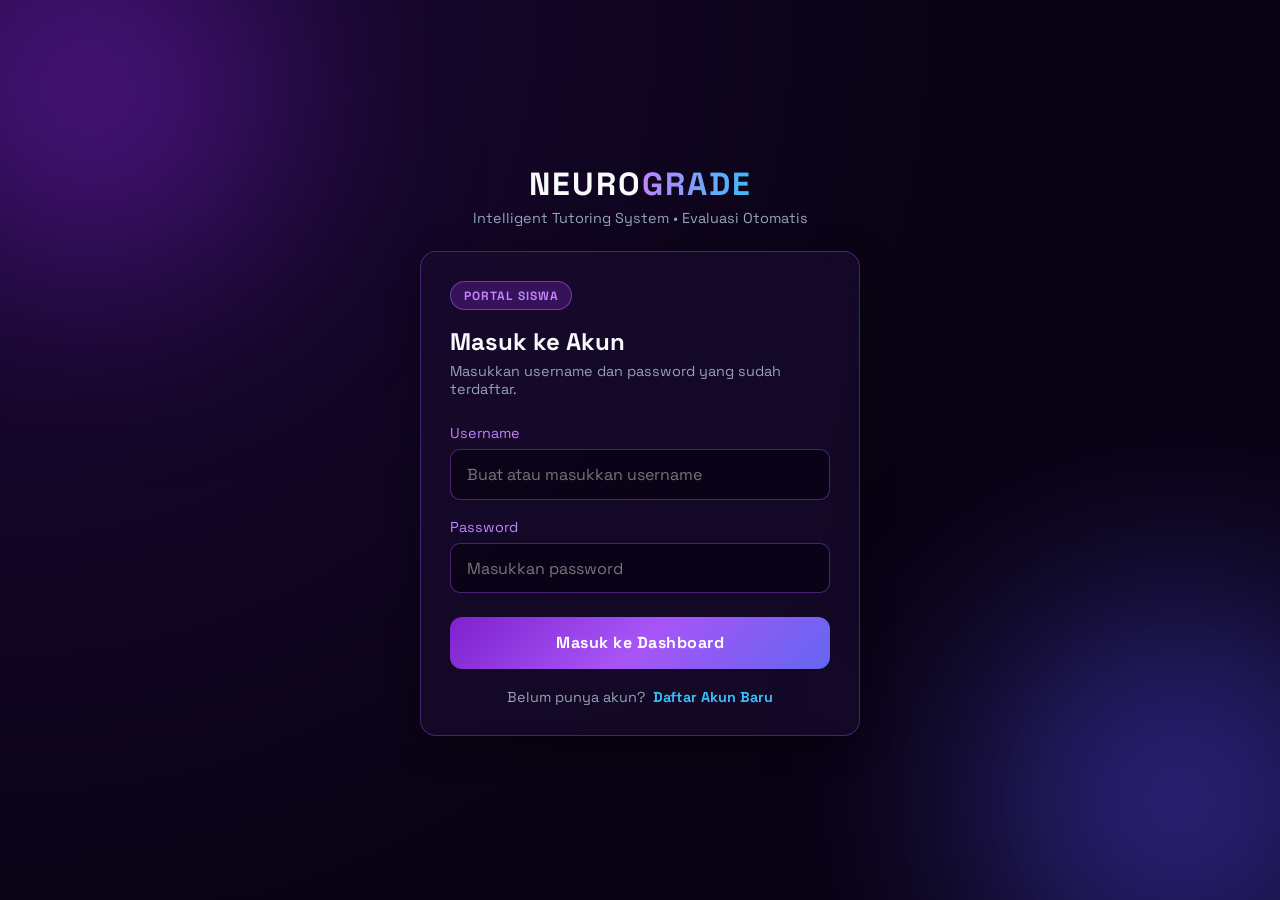
==== frontend/dashboard.html @ eb786410 "style(frontend): apply futuristic purple gradient and responsive dashboard layout" ====
<!DOCTYPE html>
<html lang="id">
<head>
    <meta charset="UTF-8">
    <meta name="viewport" content="width=device-width, initial-scale=1.0">
    <title>Dashboard - NEUROGRADE</title>
    <link rel="stylesheet" href="css/style.css">
    <link rel="stylesheet" href="css/dashboard.css">
    <link rel="stylesheet" href="css/responsive.css">
    <link href="https://fonts.googleapis.com/css2?family=Space+Grotesk:wght@400;600;700&display=swap" rel="stylesheet">
</head>
<body>
    <div class="bg-orb orb-1"></div>
    <div class="bg-orb orb-2"></div>

    <nav class="navbar">
        <div class="logo">NEURO<span>GRADE</span></div>
        <ul class="nav-links">
            <li><a href="dashboard.html" class="active">Dashboard</a></li>
            <li><a href="leaderboard.html">Leaderboard</a></li>
            <li><a href="index.html">Kuis</a></li>
            <li><a href="profile.html">Profil</a></li>
        </ul>
    </nav>

    <main class="container">
        <header class="hero-header">
            <h1>Dashboard Performa</h1>
            <p>Ringkasan hasil evaluasi dan progres belajar</p>
        </header>

        <section class="stats-grid">
            <div class="stat-card">
                <div class="stat-label">Total Dijawab</div>
                <div class="stat-value" id="stat-total">0</div>
            </div>
            <div class="stat-card">
                <div class="stat-label">Rata-rata Skor</div>
                <div class="stat-value" id="stat-avg">0%</div>
            </div>
            <div class="stat-card">
                <div class="stat-label">Total Poin XP</div>
                <div class="stat-value" id="stat-xp">0 XP</div>
            </div>
            <div class="stat-card">
                <div class="stat-label">Tingkat Saat Ini</div>
                <div class="stat-value" id="stat-level">Level 1</div>
            </div>
        </section>

        <section class="glass-card">
            <div class="level-header">
                <strong>Progres Level</strong>
                <span id="level-progress-text" style="color: var(--purple-neon); font-size: 0.9rem;">0 / 100 XP menuju Level 2</span>
            </div>
            <div class="progress-bar" style="margin-bottom: 0;">
                <div id="level-progress-fill" class="progress-fill"></div>
            </div>
        </section>

        <section class="glass-card">
            <h3>Riwayat Evaluasi Terbaru</h3>
            <div class="table-wrapper">
                <table class="futuristic-table">
                    <thead>
                        <tr>
                            <th>Waktu</th>
                            <th>Pertanyaan</th>
                            <th>Skor</th>
                            <th>Reward</th>
                        </tr>
                    </thead>
                    <tbody id="history-body"></tbody>
                </table>
            </div>
        </section>
    </main>

    <script src="js/gamification.js"></script>
    <script src="js/dashboard.js"></script>
</body>
</html>
---- frontend/css/style.css ----
:root {
    --bg-dark: #090314;
    --card-bg: rgba(26, 11, 46, 0.65);
    --border-glow: rgba(168, 85, 247, 0.35);
    --purple-primary: #9333ea;
    --purple-neon: #c084fc;
    --cyan-accent: #38bdf8;
    --text-main: #f8fafc;
    --text-muted: #94a3b8;
}

* {
    margin: 0;
    padding: 0;
    box-sizing: border-box;
    font-family: 'Space Grotesk', sans-serif;
}

body {
    background: radial-gradient(circle at top left, #1e093b, var(--bg-dark) 60%);
    color: var(--text-main);
    min-height: 100vh;
    overflow-x: hidden;
    position: relative;
}

.bg-orb {
    position: fixed;
    border-radius: 50%;
    filter: blur(110px);
    z-index: -1;
    opacity: 0.5;
}
.orb-1 {
    width: 350px;
    height: 350px;
    background: #7e22ce;
    top: -80px;
    left: -80px;
}
.orb-2 {
    width: 400px;
    height: 400px;
    background: #4f46e5;
    bottom: -100px;
    right: -100px;
}

.navbar {
    display: flex;
    justify-content: space-between;
    align-items: center;
    padding: 1.2rem 8%;
    background: rgba(9, 3, 20, 0.7);
    backdrop-filter: blur(12px);
    border-bottom: 1px solid var(--border-glow);
}

.logo {
    font-size: 1.5rem;
    font-weight: 700;
    letter-spacing: 2px;
}
.logo span {
    background: linear-gradient(90deg, #c084fc, #38bdf8);
    -webkit-background-clip: text;
    -webkit-text-fill-color: transparent;
}

.nav-links {
    list-style: none;
    display: flex;
    gap: 2rem;
}
.nav-links a {
    color: var(--text-muted);
    text-decoration: none;
    font-weight: 600;
    transition: 0.3s;
}
.nav-links a:hover, .nav-links a.active {
    color: var(--purple-neon);
    text-shadow: 0 0 12px rgba(192, 132, 252, 0.6);
}

.container {
    max-width: 820px;
    margin: 2.5rem auto;
    padding: 0 1.5rem;
    display: flex;
    flex-direction: column;
    gap: 1.5rem;
}

.hero-header {
    text-align: center;
    margin-bottom: 0.5rem;
}
.hero-header h1 {
    font-size: 2.2rem;
    background: linear-gradient(135deg, #ffffff 30%, #c084fc 100%);
    -webkit-background-clip: text;
    -webkit-text-fill-color: transparent;
}
.hero-header p {
    color: var(--text-muted);
    margin-top: 0.3rem;
}

.glass-card {
    background: var(--card-bg);
    backdrop-filter: blur(16px);
    border: 1px solid var(--border-glow);
    border-radius: 16px;
    padding: 1.8rem;
    box-shadow: 0 8px 32px rgba(0, 0, 0, 0.4);
}

.badge {
    display: inline-block;
    font-size: 0.75rem;
    font-weight: 700;
    letter-spacing: 1px;
    padding: 0.35rem 0.8rem;
    border-radius: 20px;
    background: rgba(147, 51, 234, 0.25);
    color: var(--purple-neon);
    border: 1px solid rgba(192, 132, 252, 0.4);
    margin-bottom: 1rem;
}

.question-box h2 {
    font-size: 1.25rem;
    line-height: 1.6;
}

.answer-box label {
    display: block;
    margin-bottom: 0.7rem;
    font-weight: 600;
    color: var(--purple-neon);
}

textarea {
    width: 100%;
    background: rgba(9, 3, 20, 0.8);
    border: 1px solid rgba(168, 85, 247, 0.4);
    border-radius: 12px;
    padding: 1rem;
    color: var(--text-main);
    font-size: 1rem;
    resize: vertical;
    transition: 0.3s;
}
textarea:focus {
    outline: none;
    border-color: var(--cyan-accent);
    box-shadow: 0 0 15px rgba(56, 189, 248, 0.25);
}

.btn-futuristic {
    margin-top: 1.2rem;
    width: 100%;
    padding: 0.95rem;
    border: none;
    border-radius: 12px;
    background: linear-gradient(135deg, #7e22ce, #a855f7, #6366f1);
    color: white;
    font-size: 1rem;
    font-weight: 700;
    letter-spacing: 0.5px;
    cursor: pointer;
    transition: transform 0.2s, box-shadow 0.2s;
}
.btn-futuristic:hover {
    transform: translateY(-2px);
    box-shadow: 0 0 25px rgba(168, 85, 247, 0.65);
}

.hidden { display: none; }

.result-header {
    display: flex;
    justify-content: space-between;
    align-items: center;
}
.result-header .label {
    font-size: 0.85rem;
    color: var(--text-muted);
}
#score-value {
    font-size: 2.4rem;
    color: var(--cyan-accent);
}

.status-pill {
    padding: 0.5rem 1.2rem;
    border-radius: 99px;
    font-weight: 700;
    font-size: 0.9rem;
    text-transform: uppercase;
}
.status-sangat-baik { background: rgba(16, 185, 129, 0.2); color: #34d399; border: 1px solid #34d399; }
.status-cukup { background: rgba(245, 158, 11, 0.2); color: #fbbf24; border: 1px solid #fbbf24; }
.status-perlu-perbaikan { background: rgba(239, 68, 68, 0.2); color: #f87171; border: 1px solid #f87171; }

.progress-bar {
    width: 100%;
    height: 10px;
    background: rgba(255, 255, 255, 0.1);
    border-radius: 10px;
    margin: 1.2rem 0;
    overflow: hidden;
}
.progress-fill {
    height: 100%;
    width: 0%;
    background: linear-gradient(90deg, #9333ea, #38bdf8);
    transition: width 0.6s ease;
}

.feedback-msg {
    color: #e2e8f0;
    line-height: 1.5;
}
.xp-gained {
    margin-top: 1rem;
    display: inline-block;
    font-weight: 700;
    color: #c084fc;
}
---- frontend/css/dashboard.css ----
.stats-grid { 
    display: grid;
    grid-template-columns: repeat(auto-fit, minmax(220px, 1fr));
    gap: 1.2rem;
}

.stat-card {
    background: var(--card-bg);
    backdrop-filter: blur(16px);
    border: 1px solid var(--border-glow);
    border-radius: 16px;
    padding: 1.5rem;
    position: relative;
    overflow: hidden;
}

.stat-card::before {
    content: '';
    position: absolute;
    top: 0; left: 0; width: 4px; height: 100%;
    background: linear-gradient(180deg, #c084fc, #38bdf8);
}

.stat-label {
    font-size: 0.85rem;
    color: var(--text-muted);
    text-transform: uppercase;
    letter-spacing: 0.5px;
}

.stat-value {
    font-size: 2rem;
    font-weight: 700;
    margin-top: 0.4rem;
    background: linear-gradient(90deg, #ffffff, #c084fc);
    -webkit-background-clip: text;
    -webkit-text-fill-color: transparent;
}

.table-wrapper {
    width: 100%;
    overflow-x: auto;
}

.futuristic-table {
    width: 100%;
    border-collapse: collapse;
    margin-top: 1rem;
    text-align: left;
}

.futuristic-table th {
    padding: 1rem;
    color: var(--purple-neon);
    border-bottom: 1px solid var(--border-glow);
    font-size: 0.85rem;
    text-transform: uppercase;
}

.futuristic-table td {
    padding: 1rem;
    border-bottom: 1px solid rgba(168, 85, 247, 0.15);
    font-size: 0.95rem;
}

.futuristic-table tr:hover {
    background: rgba(147, 51, 234, 0.12);
}

.rank-badge {
    display: inline-flex;
    align-items: center;
    justify-content: center;
    width: 30px;
    height: 30px;
    border-radius: 50%;
    font-weight: 700;
    background: rgba(147, 51, 234, 0.3);
    border: 1px solid var(--purple-neon);
}

.rank-1 { background: linear-gradient(135deg, #f59e0b, #fbbf24); color: #090314; border: none; }
.rank-2 { background: linear-gradient(135deg, #94a3b8, #cbd5e1); color: #090314; border: none; }
.rank-3 { background: linear-gradient(135deg, #b45309, #d97706); color: #fff; border: none; }

.level-header {
    display: flex;
    justify-content: space-between;
    align-items: center;
    margin-bottom: 0.6rem;
}

.badge-grid {
    display: grid;
    grid-template-columns: repeat(auto-fit, minmax(150px, 1fr));
    gap: 1rem;
    margin-top: 1rem;
}

.achievement-item {
    background: rgba(9, 3, 20, 0.6);
    border: 1px solid rgba(168, 85, 247, 0.25);
    border-radius: 12px;
    padding: 1rem;
    text-align: center;
    opacity: 0.45;
    transition: 0.3s;
}

.achievement-item.unlocked {
    opacity: 1;
    border-color: var(--cyan-accent);
    box-shadow: 0 0 15px rgba(56, 189, 248, 0.2);
}
---- frontend/css/responsive.css ----
@media (max-width: 768px) {
    .navbar {
        flex-direction: column;
        gap: 1rem;
        padding: 1rem 5%;
    }

    .nav-links {
        gap: 1.1rem;
        flex-wrap: wrap;
        justify-content: center;
        font-size: 0.9rem;
    }

    .container {
        margin: 1.5rem auto;
        padding: 0 1rem;
    }

    .hero-header h1 {
        font-size: 1.65rem;
    }

    .glass-card {
        padding: 1.3rem;
    }

    .result-header {
        flex-direction: column;
        align-items: flex-start;
        gap: 0.8rem;
    }

    #score-value {
        font-size: 2rem;
    }
}

@media (max-width: 480px) {
    .stats-grid {
        grid-template-columns: 1fr;
    }

    .futuristic-table th,
    .futuristic-table td {
        padding: 0.75rem 0.5rem;
        font-size: 0.85rem;
    }
}
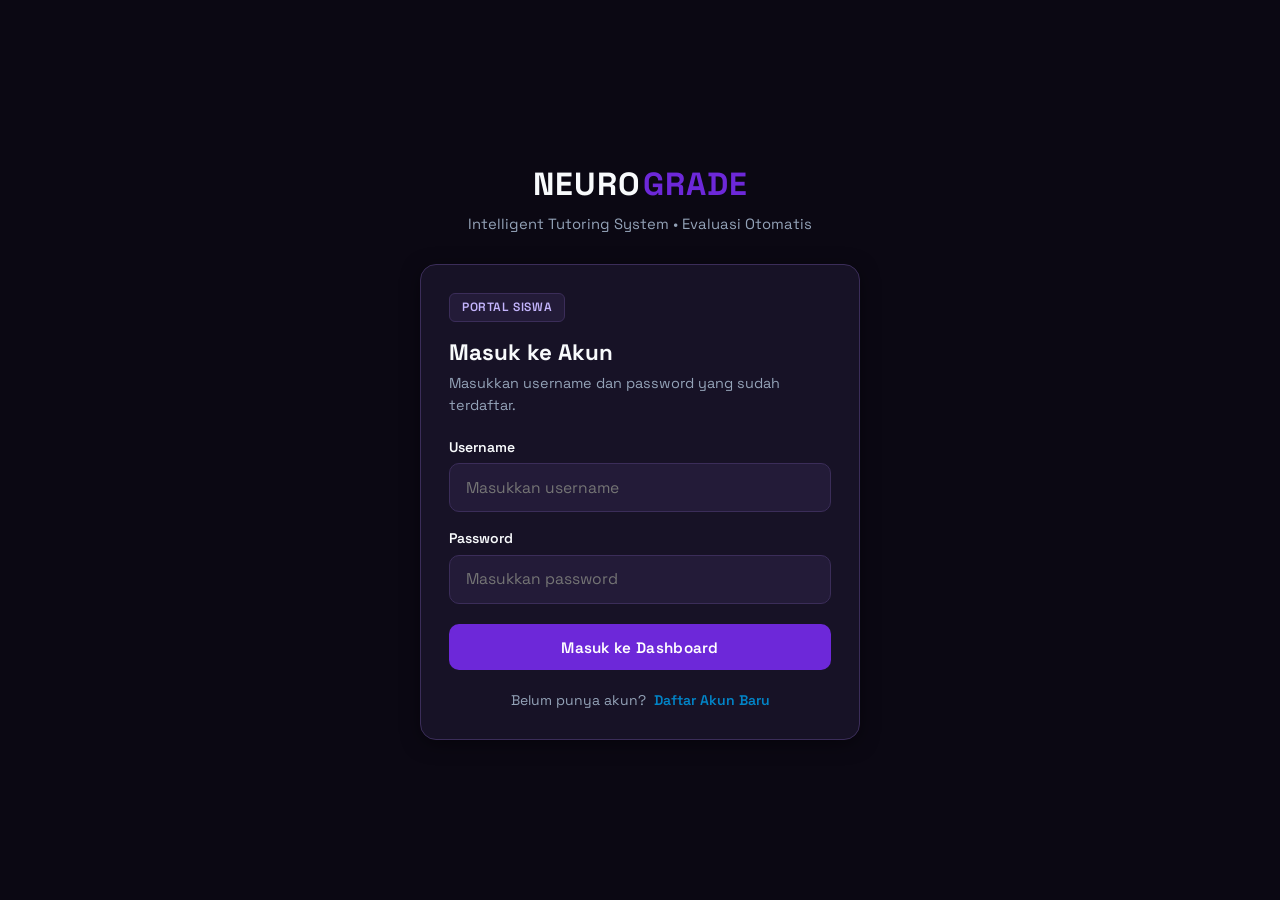
==== commit 60979a97: "style(frontend): implement antislop design tokens and clean UI layout" ====
--- a/frontend/dashboard.html
+++ b/frontend/dashboard.html
@@ -4,15 +4,12 @@
     <meta charset="UTF-8">
     <meta name="viewport" content="width=device-width, initial-scale=1.0">
     <title>Dashboard - NEUROGRADE</title>
+    <link href="https://fonts.googleapis.com/css2?family=Space+Grotesk:wght@400;500;600;700&display=swap" rel="stylesheet">
     <link rel="stylesheet" href="css/style.css">
     <link rel="stylesheet" href="css/dashboard.css">
     <link rel="stylesheet" href="css/responsive.css">
-    <link href="https://fonts.googleapis.com/css2?family=Space+Grotesk:wght@400;600;700&display=swap" rel="stylesheet">
 </head>
 <body>
-    <div class="bg-orb orb-1"></div>
-    <div class="bg-orb orb-2"></div>
-
     <nav class="navbar">
         <div class="logo">NEURO<span>GRADE</span></div>
         <ul class="nav-links">
@@ -48,18 +45,18 @@
             </div>
         </section>
 
-        <section class="glass-card">
+        <section class="card">
             <div class="level-header">
-                <strong>Progres Level</strong>
-                <span id="level-progress-text" style="color: var(--purple-neon); font-size: 0.9rem;">0 / 100 XP menuju Level 2</span>
+                <strong style="font-size: 0.95rem;">Progres Level</strong>
+                <span id="level-progress-text" style="color: var(--text-muted); font-size: 0.875rem;">0 / 100 XP menuju Level 2</span>
             </div>
             <div class="progress-bar" style="margin-bottom: 0;">
                 <div id="level-progress-fill" class="progress-fill"></div>
             </div>
         </section>
 
-        <section class="glass-card">
-            <h3>Riwayat Evaluasi Terbaru</h3>
+        <section class="card">
+            <h3 style="font-size: 1.15rem; margin-bottom: 0.5rem;">Riwayat Evaluasi Terbaru</h3>
             <div class="table-wrapper">
                 <table class="futuristic-table">
                     <thead>
@@ -79,4 +76,4 @@
     <script src="js/gamification.js"></script>
     <script src="js/dashboard.js"></script>
 </body>
-</html>+</html>
--- a/frontend/css/style.css
+++ b/frontend/css/style.css
@@ -1,90 +1,102 @@
 :root {
-    --bg-dark: #090314;
-    --card-bg: rgba(26, 11, 46, 0.65);
-    --border-glow: rgba(168, 85, 247, 0.35);
-    --purple-primary: #9333ea;
-    --purple-neon: #c084fc;
-    --cyan-accent: #38bdf8;
-    --text-main: #f8fafc;
-    --text-muted: #94a3b8;
+    --primary: #6D28D9;
+    --primary-hover: #5B21B6;
+    --accent: #0284C7;
+    --accent-hover: #0369A1;
+    --bg-base: #0B0813;
+    --bg-surface: #171226;
+    --bg-surface-elevated: #231B38;
+    --border: #3B2D59;
+    --border-subtle: #2A2040;
+    --text-main: #F8FAFC;
+    --text-muted: #94A3B8;
+    --text-inverse: #FFFFFF;
+    --status-success: #10B981;
+    --status-warning: #F59E0B;
+    --status-danger: #EF4444;
+
+    --radius-sm: 6px;
+    --radius-md: 10px;
+    --radius-lg: 16px;
+    --radius-full: 9999px;
+
+    --shadow-card: 0 4px 20px -2px rgba(0, 0, 0, 0.5);
+    --shadow-elevated: 0 10px 25px -3px rgba(0, 0, 0, 0.6);
+
+    /* Compatibility tokens for existing inline styles */
+    --bg-dark: var(--bg-base);
+    --card-bg: var(--bg-surface);
+    --border-glow: var(--border);
+    --purple-primary: var(--primary);
+    --purple-neon: #C4B5FD;
+    --cyan-accent: var(--accent);
 }
 
 * {
     margin: 0;
     padding: 0;
     box-sizing: border-box;
-    font-family: 'Space Grotesk', sans-serif;
+    font-family: 'Space Grotesk', system-ui, -apple-system, sans-serif;
 }
 
 body {
-    background: radial-gradient(circle at top left, #1e093b, var(--bg-dark) 60%);
+    background-color: var(--bg-base);
     color: var(--text-main);
     min-height: 100vh;
     overflow-x: hidden;
-    position: relative;
-}
-
-.bg-orb {
-    position: fixed;
-    border-radius: 50%;
-    filter: blur(110px);
-    z-index: -1;
-    opacity: 0.5;
-}
-.orb-1 {
-    width: 350px;
-    height: 350px;
-    background: #7e22ce;
-    top: -80px;
-    left: -80px;
-}
-.orb-2 {
-    width: 400px;
-    height: 400px;
-    background: #4f46e5;
-    bottom: -100px;
-    right: -100px;
-}
-
+    line-height: 1.5;
+}
+
+/* Navbar */
 .navbar {
     display: flex;
     justify-content: space-between;
     align-items: center;
-    padding: 1.2rem 8%;
-    background: rgba(9, 3, 20, 0.7);
-    backdrop-filter: blur(12px);
-    border-bottom: 1px solid var(--border-glow);
+    padding: 1rem 8%;
+    background-color: var(--bg-surface);
+    border-bottom: 1px solid var(--border);
 }
 
 .logo {
-    font-size: 1.5rem;
-    font-weight: 700;
-    letter-spacing: 2px;
-}
+    font-size: 1.35rem;
+    font-weight: 700;
+    letter-spacing: 1px;
+    color: var(--text-main);
+}
+
 .logo span {
-    background: linear-gradient(90deg, #c084fc, #38bdf8);
-    -webkit-background-clip: text;
-    -webkit-text-fill-color: transparent;
+    color: var(--primary);
+    margin-left: 2px;
 }
 
 .nav-links {
     list-style: none;
     display: flex;
-    gap: 2rem;
-}
+    gap: 1.75rem;
+}
+
 .nav-links a {
     color: var(--text-muted);
     text-decoration: none;
-    font-weight: 600;
-    transition: 0.3s;
-}
-.nav-links a:hover, .nav-links a.active {
-    color: var(--purple-neon);
-    text-shadow: 0 0 12px rgba(192, 132, 252, 0.6);
-}
-
+    font-weight: 500;
+    font-size: 0.95rem;
+    padding: 0.4rem 0.2rem;
+    border-bottom: 2px solid transparent;
+    transition: color 0.15s ease, border-color 0.15s ease;
+}
+
+.nav-links a:hover {
+    color: var(--text-main);
+}
+
+.nav-links a.active {
+    color: var(--text-main);
+    border-bottom-color: var(--primary);
+}
+
+/* Layout Container */
 .container {
-    max-width: 820px;
+    max-width: 860px;
     margin: 2.5rem auto;
     padding: 0 1.5rem;
     display: flex;
@@ -96,136 +108,187 @@
     text-align: center;
     margin-bottom: 0.5rem;
 }
+
 .hero-header h1 {
-    font-size: 2.2rem;
-    background: linear-gradient(135deg, #ffffff 30%, #c084fc 100%);
-    -webkit-background-clip: text;
-    -webkit-text-fill-color: transparent;
-}
+    font-size: 2rem;
+    font-weight: 700;
+    letter-spacing: -0.02em;
+    color: var(--text-main);
+}
+
 .hero-header p {
     color: var(--text-muted);
-    margin-top: 0.3rem;
-}
-
-.glass-card {
-    background: var(--card-bg);
-    backdrop-filter: blur(16px);
-    border: 1px solid var(--border-glow);
-    border-radius: 16px;
-    padding: 1.8rem;
-    box-shadow: 0 8px 32px rgba(0, 0, 0, 0.4);
-}
-
+    font-size: 1rem;
+    margin-top: 0.35rem;
+}
+
+/* Card Component */
+.glass-card,
+.card {
+    background-color: var(--bg-surface);
+    border: 1px solid var(--border);
+    border-radius: var(--radius-lg);
+    padding: 1.75rem;
+    box-shadow: var(--shadow-card);
+}
+
+/* Badges */
 .badge {
     display: inline-block;
     font-size: 0.75rem;
-    font-weight: 700;
-    letter-spacing: 1px;
-    padding: 0.35rem 0.8rem;
-    border-radius: 20px;
-    background: rgba(147, 51, 234, 0.25);
-    color: var(--purple-neon);
-    border: 1px solid rgba(192, 132, 252, 0.4);
-    margin-bottom: 1rem;
-}
-
+    font-weight: 600;
+    letter-spacing: 0.05em;
+    padding: 0.3rem 0.75rem;
+    border-radius: var(--radius-sm);
+    background-color: var(--bg-surface-elevated);
+    color: #C4B5FD;
+    border: 1px solid var(--border);
+    margin-bottom: 0.85rem;
+}
+
+/* Question Box */
 .question-box h2 {
     font-size: 1.25rem;
-    line-height: 1.6;
-}
-
+    font-weight: 600;
+    line-height: 1.5;
+    letter-spacing: -0.01em;
+}
+
+/* Form Controls */
 .answer-box label {
     display: block;
-    margin-bottom: 0.7rem;
-    font-weight: 600;
-    color: var(--purple-neon);
-}
-
-textarea {
+    margin-bottom: 0.6rem;
+    font-size: 0.95rem;
+    font-weight: 600;
+    color: var(--text-main);
+}
+
+textarea,
+input[type="text"],
+input[type="password"] {
     width: 100%;
-    background: rgba(9, 3, 20, 0.8);
-    border: 1px solid rgba(168, 85, 247, 0.4);
-    border-radius: 12px;
-    padding: 1rem;
-    color: var(--text-main);
-    font-size: 1rem;
+    background-color: var(--bg-surface-elevated);
+    border: 1px solid var(--border);
+    border-radius: var(--radius-md);
+    padding: 0.85rem 1rem;
+    color: var(--text-main);
+    font-size: 0.975rem;
+    font-family: inherit;
     resize: vertical;
-    transition: 0.3s;
-}
-textarea:focus {
+    transition: border-color 0.15s ease, box-shadow 0.15s ease;
+}
+
+textarea:focus,
+input[type="text"]:focus,
+input[type="password"]:focus {
     outline: none;
-    border-color: var(--cyan-accent);
-    box-shadow: 0 0 15px rgba(56, 189, 248, 0.25);
-}
-
-.btn-futuristic {
-    margin-top: 1.2rem;
+    border-color: var(--primary);
+    box-shadow: 0 0 0 3px rgba(109, 40, 217, 0.2);
+}
+
+/* Buttons */
+.btn-futuristic,
+.btn-primary {
+    margin-top: 1rem;
     width: 100%;
-    padding: 0.95rem;
+    padding: 0.85rem 1.25rem;
     border: none;
-    border-radius: 12px;
-    background: linear-gradient(135deg, #7e22ce, #a855f7, #6366f1);
-    color: white;
-    font-size: 1rem;
-    font-weight: 700;
-    letter-spacing: 0.5px;
+    border-radius: var(--radius-md);
+    background-color: var(--primary);
+    color: var(--text-inverse);
+    font-size: 0.95rem;
+    font-weight: 600;
+    letter-spacing: 0.02em;
     cursor: pointer;
-    transition: transform 0.2s, box-shadow 0.2s;
-}
-.btn-futuristic:hover {
-    transform: translateY(-2px);
-    box-shadow: 0 0 25px rgba(168, 85, 247, 0.65);
-}
-
-.hidden { display: none; }
-
+    transition: background-color 0.15s ease, transform 0.1s ease;
+}
+
+.btn-futuristic:hover,
+.btn-primary:hover {
+    background-color: var(--primary-hover);
+}
+
+.btn-futuristic:active,
+.btn-primary:active {
+    transform: translateY(1px);
+}
+
+.hidden {
+    display: none !important;
+}
+
+/* Evaluation Result Section */
 .result-header {
     display: flex;
     justify-content: space-between;
     align-items: center;
 }
+
 .result-header .label {
     font-size: 0.85rem;
     color: var(--text-muted);
 }
+
 #score-value {
-    font-size: 2.4rem;
-    color: var(--cyan-accent);
+    font-size: 2.25rem;
+    font-weight: 700;
+    color: var(--accent);
+    margin-top: 0.2rem;
 }
 
 .status-pill {
-    padding: 0.5rem 1.2rem;
-    border-radius: 99px;
-    font-weight: 700;
-    font-size: 0.9rem;
+    padding: 0.4rem 1rem;
+    border-radius: var(--radius-sm);
+    font-weight: 600;
+    font-size: 0.85rem;
+    letter-spacing: 0.03em;
     text-transform: uppercase;
 }
-.status-sangat-baik { background: rgba(16, 185, 129, 0.2); color: #34d399; border: 1px solid #34d399; }
-.status-cukup { background: rgba(245, 158, 11, 0.2); color: #fbbf24; border: 1px solid #fbbf24; }
-.status-perlu-perbaikan { background: rgba(239, 68, 68, 0.2); color: #f87171; border: 1px solid #f87171; }
+
+.status-sangat-baik {
+    background-color: rgba(16, 185, 129, 0.15);
+    color: #34D399;
+    border: 1px solid rgba(16, 185, 129, 0.4);
+}
+
+.status-cukup {
+    background-color: rgba(245, 158, 11, 0.15);
+    color: #FBBF24;
+    border: 1px solid rgba(245, 158, 11, 0.4);
+}
+
+.status-perlu-perbaikan {
+    background-color: rgba(239, 68, 68, 0.15);
+    color: #F87171;
+    border: 1px solid rgba(239, 68, 68, 0.4);
+}
 
 .progress-bar {
     width: 100%;
-    height: 10px;
-    background: rgba(255, 255, 255, 0.1);
-    border-radius: 10px;
-    margin: 1.2rem 0;
+    height: 8px;
+    background-color: var(--border-subtle);
+    border-radius: var(--radius-sm);
+    margin: 1.25rem 0;
     overflow: hidden;
 }
+
 .progress-fill {
     height: 100%;
     width: 0%;
-    background: linear-gradient(90deg, #9333ea, #38bdf8);
-    transition: width 0.6s ease;
+    background-color: var(--primary);
+    border-radius: var(--radius-sm);
+    transition: width 0.4s ease;
 }
 
 .feedback-msg {
-    color: #e2e8f0;
-    line-height: 1.5;
-}
+    color: var(--text-main);
+    font-size: 0.95rem;
+    line-height: 1.6;
+}
+
 .xp-gained {
     margin-top: 1rem;
     display: inline-block;
     font-weight: 700;
-    color: #c084fc;
-}+    color: #C4B5FD;
+}
--- a/frontend/css/dashboard.css
+++ b/frontend/css/dashboard.css
@@ -1,40 +1,30 @@
 .stats-grid { 
     display: grid;
-    grid-template-columns: repeat(auto-fit, minmax(220px, 1fr));
+    grid-template-columns: repeat(auto-fit, minmax(200px, 1fr));
     gap: 1.2rem;
 }
 
 .stat-card {
-    background: var(--card-bg);
-    backdrop-filter: blur(16px);
-    border: 1px solid var(--border-glow);
-    border-radius: 16px;
+    background-color: var(--bg-surface);
+    border: 1px solid var(--border);
+    border-radius: var(--radius-lg);
     padding: 1.5rem;
-    position: relative;
-    overflow: hidden;
-}
-
-.stat-card::before {
-    content: '';
-    position: absolute;
-    top: 0; left: 0; width: 4px; height: 100%;
-    background: linear-gradient(180deg, #c084fc, #38bdf8);
+    box-shadow: var(--shadow-card);
 }
 
 .stat-label {
-    font-size: 0.85rem;
+    font-size: 0.8rem;
+    font-weight: 600;
     color: var(--text-muted);
     text-transform: uppercase;
-    letter-spacing: 0.5px;
+    letter-spacing: 0.05em;
 }
 
 .stat-value {
-    font-size: 2rem;
+    font-size: 1.85rem;
     font-weight: 700;
     margin-top: 0.4rem;
-    background: linear-gradient(90deg, #ffffff, #c084fc);
-    -webkit-background-clip: text;
-    -webkit-text-fill-color: transparent;
+    color: var(--text-main);
 }
 
 .table-wrapper {
@@ -50,38 +40,42 @@
 }
 
 .futuristic-table th {
-    padding: 1rem;
-    color: var(--purple-neon);
-    border-bottom: 1px solid var(--border-glow);
-    font-size: 0.85rem;
+    padding: 0.85rem 1rem;
+    color: var(--text-muted);
+    border-bottom: 2px solid var(--border);
+    font-size: 0.8rem;
+    font-weight: 600;
     text-transform: uppercase;
+    letter-spacing: 0.05em;
 }
 
 .futuristic-table td {
     padding: 1rem;
-    border-bottom: 1px solid rgba(168, 85, 247, 0.15);
-    font-size: 0.95rem;
+    border-bottom: 1px solid var(--border-subtle);
+    font-size: 0.925rem;
 }
 
 .futuristic-table tr:hover {
-    background: rgba(147, 51, 234, 0.12);
+    background-color: rgba(255, 255, 255, 0.02);
 }
 
 .rank-badge {
     display: inline-flex;
     align-items: center;
     justify-content: center;
-    width: 30px;
-    height: 30px;
-    border-radius: 50%;
+    width: 28px;
+    height: 28px;
+    border-radius: var(--radius-sm);
     font-weight: 700;
-    background: rgba(147, 51, 234, 0.3);
-    border: 1px solid var(--purple-neon);
+    font-size: 0.85rem;
+    background-color: var(--bg-surface-elevated);
+    border: 1px solid var(--border);
+    color: var(--text-muted);
 }
 
-.rank-1 { background: linear-gradient(135deg, #f59e0b, #fbbf24); color: #090314; border: none; }
-.rank-2 { background: linear-gradient(135deg, #94a3b8, #cbd5e1); color: #090314; border: none; }
-.rank-3 { background: linear-gradient(135deg, #b45309, #d97706); color: #fff; border: none; }
+.rank-1 { background-color: #F59E0B; color: #0B0813; border-color: #F59E0B; }
+.rank-2 { background-color: #94A3B8; color: #0B0813; border-color: #94A3B8; }
+.rank-3 { background-color: #B45309; color: #FFFFFF; border-color: #B45309; }
 
 .level-header {
     display: flex;
@@ -92,23 +86,29 @@
 
 .badge-grid {
     display: grid;
-    grid-template-columns: repeat(auto-fit, minmax(150px, 1fr));
+    grid-template-columns: repeat(auto-fit, minmax(180px, 1fr));
     gap: 1rem;
     margin-top: 1rem;
 }
 
 .achievement-item {
-    background: rgba(9, 3, 20, 0.6);
-    border: 1px solid rgba(168, 85, 247, 0.25);
-    border-radius: 12px;
-    padding: 1rem;
+    background-color: var(--bg-surface-elevated);
+    border: 1px solid var(--border);
+    border-radius: var(--radius-md);
+    padding: 1.25rem 1rem;
     text-align: center;
-    opacity: 0.45;
-    transition: 0.3s;
+    opacity: 0.5;
+    transition: opacity 0.2s ease, border-color 0.2s ease;
 }
 
 .achievement-item.unlocked {
     opacity: 1;
-    border-color: var(--cyan-accent);
-    box-shadow: 0 0 15px rgba(56, 189, 248, 0.2);
-}+    border-color: var(--primary);
+}
+
+.achievement-icon {
+    width: 32px;
+    height: 32px;
+    margin: 0 auto 0.5rem;
+    color: #C4B5FD;
+}
